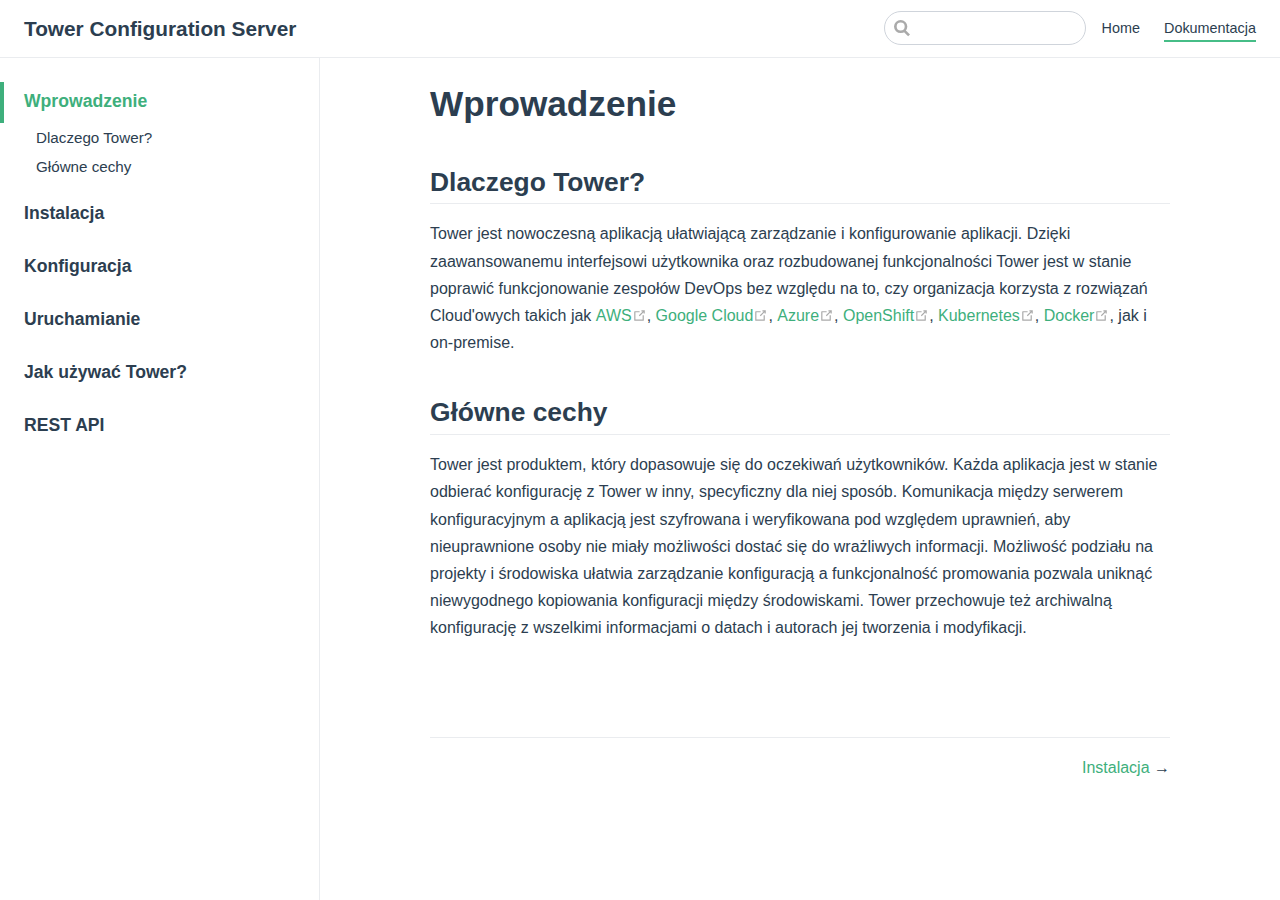
==== docs/index.html @ 99e44337 "Tower documentation first iteration" ====
<!DOCTYPE html>
<html lang="en-US">
  <head>
    <meta charset="utf-8">
    <meta name="viewport" content="width=device-width,initial-scale=1">
    <title>Wprowadzenie | Tower Configuration Server</title>
    <meta name="description" content="Dokumentacja projektu Tower">
    
    
    <link rel="preload" href="/assets/css/0.styles.e6f1b0f1.css" as="style"><link rel="preload" href="/assets/js/app.7d84eb97.js" as="script"><link rel="preload" href="/assets/js/3.80b95e4f.js" as="script"><link rel="preload" href="/assets/js/2.18bd5217.js" as="script"><link rel="preload" href="/assets/js/7.a31fc277.js" as="script"><link rel="prefetch" href="/assets/js/10.6c170ff0.js"><link rel="prefetch" href="/assets/js/11.07426605.js"><link rel="prefetch" href="/assets/js/12.08354f7a.js"><link rel="prefetch" href="/assets/js/13.60741dd3.js"><link rel="prefetch" href="/assets/js/4.b43821ef.js"><link rel="prefetch" href="/assets/js/5.0a139e0c.js"><link rel="prefetch" href="/assets/js/6.01d7fd2f.js"><link rel="prefetch" href="/assets/js/8.0a4fd147.js"><link rel="prefetch" href="/assets/js/9.a47ddf1f.js">
    <link rel="stylesheet" href="/assets/css/0.styles.e6f1b0f1.css">
  </head>
  <body>
    <div id="app" data-server-rendered="true"><div class="theme-container"><header class="navbar"><div class="sidebar-button"><svg xmlns="http://www.w3.org/2000/svg" aria-hidden="true" role="img" viewBox="0 0 448 512" class="icon"><path fill="currentColor" d="M436 124H12c-6.627 0-12-5.373-12-12V80c0-6.627 5.373-12 12-12h424c6.627 0 12 5.373 12 12v32c0 6.627-5.373 12-12 12zm0 160H12c-6.627 0-12-5.373-12-12v-32c0-6.627 5.373-12 12-12h424c6.627 0 12 5.373 12 12v32c0 6.627-5.373 12-12 12zm0 160H12c-6.627 0-12-5.373-12-12v-32c0-6.627 5.373-12 12-12h424c6.627 0 12 5.373 12 12v32c0 6.627-5.373 12-12 12z"></path></svg></div> <a href="/" class="home-link router-link-active"><!----> <span class="site-name">Tower Configuration Server</span></a> <div class="links"><div class="search-box"><input aria-label="Search" autocomplete="off" spellcheck="false" value=""> <!----></div> <nav class="nav-links can-hide"><div class="nav-item"><a href="/" class="nav-link">Home</a></div><div class="nav-item"><a href="/docs/" class="nav-link router-link-exact-active router-link-active">Dokumentacja</a></div> <!----></nav></div></header> <div class="sidebar-mask"></div> <aside class="sidebar"><nav class="nav-links"><div class="nav-item"><a href="/" class="nav-link">Home</a></div><div class="nav-item"><a href="/docs/" class="nav-link router-link-exact-active router-link-active">Dokumentacja</a></div> <!----></nav>  <ul class="sidebar-links"><li><a href="/docs/" class="active sidebar-link">Wprowadzenie</a><ul class="sidebar-sub-headers"><li class="sidebar-sub-header"><a href="/docs/#dlaczego-tower" class="sidebar-link">Dlaczego Tower?</a></li><li class="sidebar-sub-header"><a href="/docs/#glowne-cechy" class="sidebar-link">Główne cechy</a></li></ul></li><li><a href="/docs/instalation.html" class="sidebar-link">Instalacja</a></li><li><a href="/docs/configuration.html" class="sidebar-link">Konfiguracja</a></li><li><a href="/docs/startAndEnvVariables.html" class="sidebar-link">Uruchamianie</a></li><li><a href="/docs/howto.html" class="sidebar-link">Jak używać Tower?</a></li><li><a href="/docs/restAPI.html" class="sidebar-link">REST API</a></li></ul> </aside> <main class="page"> <div class="theme-default-content content__default"><h1 id="wprowadzenie"><a href="#wprowadzenie" aria-hidden="true" class="header-anchor">#</a> Wprowadzenie</h1> <h2 id="dlaczego-tower"><a href="#dlaczego-tower" aria-hidden="true" class="header-anchor">#</a> Dlaczego Tower?</h2> <p>Tower jest nowoczesną aplikacją ułatwiającą zarządzanie i konfigurowanie aplikacji. Dzięki zaawansowanemu interfejsowi użytkownika oraz rozbudowanej funkcjonalności Tower jest w stanie poprawić funkcjonowanie zespołów DevOps bez względu na to, czy organizacja korzysta z rozwiązań Cloud'owych takich jak <a href="https://aws.amazon.com/" target="_blank" rel="noopener noreferrer">AWS<svg xmlns="http://www.w3.org/2000/svg" aria-hidden="true" x="0px" y="0px" viewBox="0 0 100 100" width="15" height="15" class="icon outbound"><path fill="currentColor" d="M18.8,85.1h56l0,0c2.2,0,4-1.8,4-4v-32h-8v28h-48v-48h28v-8h-32l0,0c-2.2,0-4,1.8-4,4v56C14.8,83.3,16.6,85.1,18.8,85.1z"></path> <polygon fill="currentColor" points="45.7,48.7 51.3,54.3 77.2,28.5 77.2,37.2 85.2,37.2 85.2,14.9 62.8,14.9 62.8,22.9 71.5,22.9"></polygon></svg></a>, <a href="https://cloud.google.com/" target="_blank" rel="noopener noreferrer">Google Cloud<svg xmlns="http://www.w3.org/2000/svg" aria-hidden="true" x="0px" y="0px" viewBox="0 0 100 100" width="15" height="15" class="icon outbound"><path fill="currentColor" d="M18.8,85.1h56l0,0c2.2,0,4-1.8,4-4v-32h-8v28h-48v-48h28v-8h-32l0,0c-2.2,0-4,1.8-4,4v56C14.8,83.3,16.6,85.1,18.8,85.1z"></path> <polygon fill="currentColor" points="45.7,48.7 51.3,54.3 77.2,28.5 77.2,37.2 85.2,37.2 85.2,14.9 62.8,14.9 62.8,22.9 71.5,22.9"></polygon></svg></a>, <a href="https://azure.microsoft.com/" target="_blank" rel="noopener noreferrer">Azure<svg xmlns="http://www.w3.org/2000/svg" aria-hidden="true" x="0px" y="0px" viewBox="0 0 100 100" width="15" height="15" class="icon outbound"><path fill="currentColor" d="M18.8,85.1h56l0,0c2.2,0,4-1.8,4-4v-32h-8v28h-48v-48h28v-8h-32l0,0c-2.2,0-4,1.8-4,4v56C14.8,83.3,16.6,85.1,18.8,85.1z"></path> <polygon fill="currentColor" points="45.7,48.7 51.3,54.3 77.2,28.5 77.2,37.2 85.2,37.2 85.2,14.9 62.8,14.9 62.8,22.9 71.5,22.9"></polygon></svg></a>, <a href="https://www.openshift.com/" target="_blank" rel="noopener noreferrer">OpenShift<svg xmlns="http://www.w3.org/2000/svg" aria-hidden="true" x="0px" y="0px" viewBox="0 0 100 100" width="15" height="15" class="icon outbound"><path fill="currentColor" d="M18.8,85.1h56l0,0c2.2,0,4-1.8,4-4v-32h-8v28h-48v-48h28v-8h-32l0,0c-2.2,0-4,1.8-4,4v56C14.8,83.3,16.6,85.1,18.8,85.1z"></path> <polygon fill="currentColor" points="45.7,48.7 51.3,54.3 77.2,28.5 77.2,37.2 85.2,37.2 85.2,14.9 62.8,14.9 62.8,22.9 71.5,22.9"></polygon></svg></a>, <a href="https://kubernetes.io/" target="_blank" rel="noopener noreferrer">Kubernetes<svg xmlns="http://www.w3.org/2000/svg" aria-hidden="true" x="0px" y="0px" viewBox="0 0 100 100" width="15" height="15" class="icon outbound"><path fill="currentColor" d="M18.8,85.1h56l0,0c2.2,0,4-1.8,4-4v-32h-8v28h-48v-48h28v-8h-32l0,0c-2.2,0-4,1.8-4,4v56C14.8,83.3,16.6,85.1,18.8,85.1z"></path> <polygon fill="currentColor" points="45.7,48.7 51.3,54.3 77.2,28.5 77.2,37.2 85.2,37.2 85.2,14.9 62.8,14.9 62.8,22.9 71.5,22.9"></polygon></svg></a>, <a href="https://www.docker.com/" target="_blank" rel="noopener noreferrer">Docker<svg xmlns="http://www.w3.org/2000/svg" aria-hidden="true" x="0px" y="0px" viewBox="0 0 100 100" width="15" height="15" class="icon outbound"><path fill="currentColor" d="M18.8,85.1h56l0,0c2.2,0,4-1.8,4-4v-32h-8v28h-48v-48h28v-8h-32l0,0c-2.2,0-4,1.8-4,4v56C14.8,83.3,16.6,85.1,18.8,85.1z"></path> <polygon fill="currentColor" points="45.7,48.7 51.3,54.3 77.2,28.5 77.2,37.2 85.2,37.2 85.2,14.9 62.8,14.9 62.8,22.9 71.5,22.9"></polygon></svg></a>, jak i on-premise.</p> <h2 id="glowne-cechy"><a href="#glowne-cechy" aria-hidden="true" class="header-anchor">#</a> Główne cechy</h2> <p>Tower jest produktem, który dopasowuje się do oczekiwań użytkowników. Każda aplikacja jest w stanie odbierać konfigurację z Tower w inny, specyficzny dla niej sposób.
Komunikacja między serwerem konfiguracyjnym a aplikacją jest szyfrowana i weryfikowana pod względem uprawnień, aby nieuprawnione osoby nie miały możliwości dostać się do wrażliwych informacji.
Możliwość podziału na projekty i środowiska ułatwia zarządzanie konfiguracją a funkcjonalność promowania pozwala uniknąć niewygodnego kopiowania konfiguracji między środowiskami.
Tower przechowuje też archiwalną konfigurację z wszelkimi informacjami o datach i autorach jej tworzenia i modyfikacji.</p></div> <footer class="page-edit"><!----> <!----></footer> <div class="page-nav"><p class="inner"><!----> <span class="next"><a href="/docs/instalation.html">
          Instalacja
        </a>
        →
      </span></p></div> </main></div><div class="global-ui"></div></div>
    <script src="/assets/js/app.7d84eb97.js" defer></script><script src="/assets/js/3.80b95e4f.js" defer></script><script src="/assets/js/2.18bd5217.js" defer></script><script src="/assets/js/7.a31fc277.js" defer></script>
  </body>
</html>
---- assets/css/0.styles.e6f1b0f1.css ----
#nprogress{pointer-events:none}#nprogress .bar{background:#3eaf7c;position:fixed;z-index:1031;top:0;left:0;width:100%;height:2px}#nprogress .peg{display:block;position:absolute;right:0;width:100px;height:100%;box-shadow:0 0 10px #3eaf7c,0 0 5px #3eaf7c;opacity:1;transform:rotate(3deg) translateY(-4px)}#nprogress .spinner{display:block;position:fixed;z-index:1031;top:15px;right:15px}#nprogress .spinner-icon{width:18px;height:18px;box-sizing:border-box;border-color:#3eaf7c transparent transparent #3eaf7c;border-style:solid;border-width:2px;border-radius:50%;animation:nprogress-spinner .4s linear infinite}.nprogress-custom-parent{overflow:hidden;position:relative}.nprogress-custom-parent #nprogress .bar,.nprogress-custom-parent #nprogress .spinner{position:absolute}@keyframes nprogress-spinner{0%{transform:rotate(0deg)}to{transform:rotate(1turn)}}.icon.outbound{color:#aaa;display:inline-block;vertical-align:middle;position:relative;top:-1px}.center{display:block;margin-left:auto;margin-right:auto;width:50%}.home{padding:3.6rem 2rem 0;max-width:960px;margin:0 auto;display:block}.home .hero{text-align:center}.home .hero img{max-width:100%;max-height:280px;display:block;margin:3rem auto 1.5rem;width:50%}.home .hero h1{font-size:3rem}.home .hero .action,.home .hero .description,.home .hero h1{margin:1.8rem auto}.home .hero .description{max-width:35rem;font-size:1.6rem;line-height:1.3;color:#6a8bad}.home .hero .action-button{display:inline-block;font-size:1.2rem;color:#fff;background-color:#3eaf7c;padding:.8rem 1.6rem;border-radius:4px;transition:background-color .1s ease;box-sizing:border-box;border-bottom:1px solid #389d70}.home .hero .action-button:hover{background-color:#4abf8a}.home .features{border-top:1px solid #eaecef;padding:1.2rem 0;margin-top:2.5rem;display:flex;flex-wrap:wrap;align-items:flex-start;align-content:stretch;justify-content:space-between}.home .feature{flex-grow:1;flex-basis:30%;max-width:30%}.home .feature h2{font-size:1.4rem;font-weight:500;border-bottom:none;padding-bottom:0;color:#3a5169}.home .feature p{color:#4e6e8e}.home .footer{padding:2.5rem;border-top:1px solid #eaecef;text-align:center;color:#4e6e8e}@media (max-width:719px){.home .features{flex-direction:column}.home .feature{max-width:100%;padding:0 2.5rem}}@media (max-width:419px){.home{padding-left:1.5rem;padding-right:1.5rem}.home .hero img{max-height:210px;margin:2rem auto 1.2rem}.home .hero h1{font-size:2rem}.home .hero .action,.home .hero .description,.home .hero h1{margin:1.2rem auto}.home .hero .description{font-size:1.2rem}.home .hero .action-button{font-size:1rem;padding:.6rem 1.2rem}.home .feature h2{font-size:1.25rem}}.search-box{display:inline-block;position:relative;margin-right:1rem}.search-box input{cursor:text;width:10rem;height:2rem;color:#4e6e8e;display:inline-block;border:1px solid #cfd4db;border-radius:2rem;font-size:.9rem;line-height:2rem;padding:0 .5rem 0 2rem;outline:none;transition:all .2s ease;background:#fff url(/assets/img/search.83621669.svg) .6rem .5rem no-repeat;background-size:1rem}.search-box input:focus{cursor:auto;border-color:#3eaf7c}.search-box .suggestions{background:#fff;width:20rem;position:absolute;top:1.5rem;border:1px solid #cfd4db;border-radius:6px;padding:.4rem;list-style-type:none}.search-box .suggestions.align-right{right:0}.search-box .suggestion{line-height:1.4;padding:.4rem .6rem;border-radius:4px;cursor:pointer}.search-box .suggestion a{white-space:normal;color:#5d82a6}.search-box .suggestion a .page-title{font-weight:600}.search-box .suggestion a .header{font-size:.9em;margin-left:.25em}.search-box .suggestion.focused{background-color:#f3f4f5}.search-box .suggestion.focused a{color:#3eaf7c}@media (max-width:959px){.search-box input{cursor:pointer;width:0;border-color:transparent;position:relative}.search-box input:focus{cursor:text;left:0;width:10rem}}@media (-ms-high-contrast:none){.search-box input{height:2rem}}@media (max-width:959px) and (min-width:719px){.search-box .suggestions{left:0}}@media (max-width:719px){.search-box{margin-right:0}.search-box input{left:1rem}.search-box .suggestions{right:0}}@media (max-width:419px){.search-box .suggestions{width:calc(100vw - 4rem)}.search-box input:focus{width:8rem}}.sidebar-button{cursor:pointer;display:none;width:1.25rem;height:1.25rem;position:absolute;padding:.6rem;top:.6rem;left:1rem}.sidebar-button .icon{display:block;width:1.25rem;height:1.25rem}@media (max-width:719px){.sidebar-button{display:block}}.dropdown-enter,.dropdown-leave-to{height:0!important}.dropdown-wrapper{cursor:pointer}.dropdown-wrapper .dropdown-title{display:block}.dropdown-wrapper .dropdown-title:hover{border-color:transparent}.dropdown-wrapper .dropdown-title .arrow{vertical-align:middle;margin-top:-1px;margin-left:.4rem}.dropdown-wrapper .nav-dropdown .dropdown-item{color:inherit;line-height:1.7rem}.dropdown-wrapper .nav-dropdown .dropdown-item h4{margin:.45rem 0 0;border-top:1px solid #eee;padding:.45rem 1.5rem 0 1.25rem}.dropdown-wrapper .nav-dropdown .dropdown-item .dropdown-subitem-wrapper{padding:0;list-style:none}.dropdown-wrapper .nav-dropdown .dropdown-item .dropdown-subitem-wrapper .dropdown-subitem{font-size:.9em}.dropdown-wrapper .nav-dropdown .dropdown-item a{display:block;line-height:1.7rem;position:relative;border-bottom:none;font-weight:400;margin-bottom:0;padding:0 1.5rem 0 1.25rem}.dropdown-wrapper .nav-dropdown .dropdown-item a.router-link-active,.dropdown-wrapper .nav-dropdown .dropdown-item a:hover{color:#3eaf7c}.dropdown-wrapper .nav-dropdown .dropdown-item a.router-link-active:after{content:"";width:0;height:0;border-left:5px solid #3eaf7c;border-top:3px solid transparent;border-bottom:3px solid transparent;position:absolute;top:calc(50% - 2px);left:9px}.dropdown-wrapper .nav-dropdown .dropdown-item:first-child h4{margin-top:0;padding-top:0;border-top:0}@media (max-width:719px){.dropdown-wrapper.open .dropdown-title{margin-bottom:.5rem}.dropdown-wrapper .nav-dropdown{transition:height .1s ease-out;overflow:hidden}.dropdown-wrapper .nav-dropdown .dropdown-item h4{border-top:0;margin-top:0;padding-top:0}.dropdown-wrapper .nav-dropdown .dropdown-item>a,.dropdown-wrapper .nav-dropdown .dropdown-item h4{font-size:15px;line-height:2rem}.dropdown-wrapper .nav-dropdown .dropdown-item .dropdown-subitem{font-size:14px;padding-left:1rem}}@media (min-width:719px){.dropdown-wrapper{height:1.8rem}.dropdown-wrapper:hover .nav-dropdown{display:block!important}.dropdown-wrapper .dropdown-title .arrow{border-left:4px solid transparent;border-right:4px solid transparent;border-top:6px solid #ccc;border-bottom:0}.dropdown-wrapper .nav-dropdown{display:none;height:auto!important;box-sizing:border-box;max-height:calc(100vh - 2.7rem);overflow-y:auto;position:absolute;top:100%;right:0;background-color:#fff;padding:.6rem 0;border:1px solid;border-color:#ddd #ddd #ccc;text-align:left;border-radius:.25rem;white-space:nowrap;margin:0}}.nav-links{display:inline-block}.nav-links a{line-height:1.4rem;color:inherit}.nav-links a.router-link-active,.nav-links a:hover{color:#3eaf7c}.nav-links .nav-item{position:relative;display:inline-block;margin-left:1.5rem;line-height:2rem}.nav-links .nav-item:first-child{margin-left:0}.nav-links .repo-link{margin-left:1.5rem}@media (max-width:719px){.nav-links .nav-item,.nav-links .repo-link{margin-left:0}}@media (min-width:719px){.nav-links a.router-link-active,.nav-links a:hover{color:#2c3e50}.nav-item>a:not(.external).router-link-active,.nav-item>a:not(.external):hover{margin-bottom:-2px;border-bottom:2px solid #46bd87}}.navbar{padding:.7rem 1.5rem;line-height:2.2rem}.navbar a,.navbar img,.navbar span{display:inline-block}.navbar .logo{height:2.2rem;min-width:2.2rem;margin-right:.8rem;vertical-align:top}.navbar .site-name{font-size:1.3rem;font-weight:600;color:#2c3e50;position:relative}.navbar .links{padding-left:1.5rem;box-sizing:border-box;background-color:#fff;white-space:nowrap;font-size:.9rem;position:absolute;right:1.5rem;top:.7rem;display:flex}.navbar .links .search-box{flex:0 0 auto;vertical-align:top}@media (max-width:719px){.navbar{padding-left:4rem}.navbar .can-hide{display:none}.navbar .links{padding-left:1.5rem}}.page-edit,.page-nav{max-width:740px;margin:0 auto;padding:2rem 2.5rem}@media (max-width:959px){.page-edit,.page-nav{padding:2rem}}@media (max-width:419px){.page-edit,.page-nav{padding:1.5rem}}.page{padding-bottom:2rem;display:block}.page-edit{padding-top:1rem;padding-bottom:1rem;overflow:auto}.page-edit .edit-link{display:inline-block}.page-edit .edit-link a{color:#4e6e8e;margin-right:.25rem}.page-edit .last-updated{float:right;font-size:.9em}.page-edit .last-updated .prefix{font-weight:500;color:#4e6e8e}.page-edit .last-updated .time{font-weight:400;color:#aaa}.page-nav{padding-top:1rem;padding-bottom:0}.page-nav .inner{min-height:2rem;margin-top:0;border-top:1px solid #eaecef;padding-top:1rem;overflow:auto}.page-nav .next{float:right}@media (max-width:719px){.page-edit .edit-link{margin-bottom:.5rem}.page-edit .last-updated{font-size:.8em;float:none;text-align:left}}.sidebar-group .sidebar-group{padding-left:.5em}.sidebar-group:not(.collapsable) .sidebar-heading:not(.clickable){cursor:auto;color:inherit}.sidebar-group.is-sub-group{padding-left:0}.sidebar-group.is-sub-group>.sidebar-heading{font-size:.95em;line-height:1.4;font-weight:400;padding-left:2rem}.sidebar-group.is-sub-group>.sidebar-heading:not(.clickable){opacity:.5}.sidebar-group.is-sub-group>.sidebar-group-items{padding-left:1rem}.sidebar-group.is-sub-group>.sidebar-group-items>li>.sidebar-link{font-size:.95em;border-left:none}.sidebar-group.depth-2>.sidebar-heading{border-left:none}.sidebar-heading{color:#2c3e50;transition:color .15s ease;cursor:pointer;font-size:1.1em;font-weight:700;padding:.35rem 1.5rem .35rem 1.25rem;width:100%;box-sizing:border-box;margin:0;border-left:.25rem solid transparent}.sidebar-heading.open,.sidebar-heading:hover{color:inherit}.sidebar-heading .arrow{position:relative;top:-.12em;left:.5em}.sidebar-heading.clickable.active{font-weight:600;color:#3eaf7c;border-left-color:#3eaf7c}.sidebar-heading.clickable:hover{color:#3eaf7c}.sidebar-group-items{transition:height .1s ease-out;font-size:.95em;overflow:hidden}.sidebar .sidebar-sub-headers{padding-left:1rem;font-size:.95em}a.sidebar-link{font-size:1em;font-weight:400;display:inline-block;color:#2c3e50;border-left:.25rem solid transparent;padding:.35rem 1rem .35rem 1.25rem;line-height:1.4;width:100%;box-sizing:border-box}a.sidebar-link:hover{color:#3eaf7c}a.sidebar-link.active{font-weight:600;color:#3eaf7c;border-left-color:#3eaf7c}.sidebar-group a.sidebar-link{padding-left:2rem}.sidebar-sub-headers a.sidebar-link{padding-top:.25rem;padding-bottom:.25rem;border-left:none}.sidebar-sub-headers a.sidebar-link.active{font-weight:500}.sidebar ul{padding:0;margin:0;list-style-type:none}.sidebar a{display:inline-block}.sidebar .nav-links{display:none;border-bottom:1px solid #eaecef;padding:.5rem 0 .75rem}.sidebar .nav-links a{font-weight:600}.sidebar .nav-links .nav-item,.sidebar .nav-links .repo-link{display:block;line-height:1.25rem;font-size:1.1em;padding:.5rem 0 .5rem 1.5rem}.sidebar>.sidebar-links{padding:1.5rem 0}.sidebar>.sidebar-links>li>a.sidebar-link{font-size:1.1em;line-height:1.7;font-weight:700}.sidebar>.sidebar-links>li:not(:first-child){margin-top:.75rem}@media (max-width:719px){.sidebar .nav-links{display:block}.sidebar .nav-links .dropdown-wrapper .nav-dropdown .dropdown-item a.router-link-active:after{top:calc(1rem - 2px)}.sidebar>.sidebar-links{padding:1rem 0}}code[class*=language-],pre[class*=language-]{color:#ccc;background:none;font-family:Consolas,Monaco,Andale Mono,Ubuntu Mono,monospace;font-size:1em;text-align:left;white-space:pre;word-spacing:normal;word-break:normal;word-wrap:normal;line-height:1.5;-moz-tab-size:4;-o-tab-size:4;tab-size:4;-webkit-hyphens:none;-ms-hyphens:none;hyphens:none}pre[class*=language-]{padding:1em;margin:.5em 0;overflow:auto}:not(pre)>code[class*=language-],pre[class*=language-]{background:#2d2d2d}:not(pre)>code[class*=language-]{padding:.1em;border-radius:.3em;white-space:normal}.token.block-comment,.token.cdata,.token.comment,.token.doctype,.token.prolog{color:#999}.token.punctuation{color:#ccc}.token.attr-name,.token.deleted,.token.namespace,.token.tag{color:#e2777a}.token.function-name{color:#6196cc}.token.boolean,.token.function,.token.number{color:#f08d49}.token.class-name,.token.constant,.token.property,.token.symbol{color:#f8c555}.token.atrule,.token.builtin,.token.important,.token.keyword,.token.selector{color:#cc99cd}.token.attr-value,.token.char,.token.regex,.token.string,.token.variable{color:#7ec699}.token.entity,.token.operator,.token.url{color:#67cdcc}.token.bold,.token.important{font-weight:700}.token.italic{font-style:italic}.token.entity{cursor:help}.token.inserted{color:green}.theme-default-content code{color:#476582;padding:.25rem .5rem;margin:0;font-size:.85em;background-color:rgba(27,31,35,.05);border-radius:3px}.theme-default-content code .token.deleted{color:#ec5975}.theme-default-content code .token.inserted{color:#3eaf7c}.theme-default-content pre,.theme-default-content pre[class*=language-]{line-height:1.4;padding:1.25rem 1.5rem;margin:.85rem 0;background-color:#282c34;border-radius:6px;overflow:auto}.theme-default-content pre[class*=language-] code,.theme-default-content pre code{color:#fff;padding:0;background-color:transparent;border-radius:0}div[class*=language-]{position:relative;background-color:#282c34;border-radius:6px}div[class*=language-] .highlight-lines{-webkit-user-select:none;-moz-user-select:none;-ms-user-select:none;user-select:none;padding-top:1.3rem;position:absolute;top:0;left:0;width:100%;line-height:1.4}div[class*=language-] .highlight-lines .highlighted{background-color:rgba(0,0,0,.66)}div[class*=language-] pre,div[class*=language-] pre[class*=language-]{background:transparent;position:relative;z-index:1}div[class*=language-]:before{position:absolute;z-index:3;top:.8em;right:1em;font-size:.75rem;color:hsla(0,0%,100%,.4)}div[class*=language-]:not(.line-numbers-mode) .line-numbers-wrapper{display:none}div[class*=language-].line-numbers-mode .highlight-lines .highlighted{position:relative}div[class*=language-].line-numbers-mode .highlight-lines .highlighted:before{content:" ";position:absolute;z-index:3;left:0;top:0;display:block;width:3.5rem;height:100%;background-color:rgba(0,0,0,.66)}div[class*=language-].line-numbers-mode pre{padding-left:4.5rem;vertical-align:middle}div[class*=language-].line-numbers-mode .line-numbers-wrapper{position:absolute;top:0;width:3.5rem;text-align:center;color:hsla(0,0%,100%,.3);padding:1.25rem 0;line-height:1.4}div[class*=language-].line-numbers-mode .line-numbers-wrapper .line-number,div[class*=language-].line-numbers-mode .line-numbers-wrapper br{-webkit-user-select:none;-moz-user-select:none;-ms-user-select:none;user-select:none}div[class*=language-].line-numbers-mode .line-numbers-wrapper .line-number{position:relative;z-index:4;font-size:.85em}div[class*=language-].line-numbers-mode:after{content:"";position:absolute;z-index:2;top:0;left:0;width:3.5rem;height:100%;border-radius:6px 0 0 6px;border-right:1px solid rgba(0,0,0,.66);background-color:#282c34}div[class~=language-js]:before{content:"js"}div[class~=language-ts]:before{content:"ts"}div[class~=language-html]:before{content:"html"}div[class~=language-md]:before{content:"md"}div[class~=language-vue]:before{content:"vue"}div[class~=language-css]:before{content:"css"}div[class~=language-sass]:before{content:"sass"}div[class~=language-scss]:before{content:"scss"}div[class~=language-less]:before{content:"less"}div[class~=language-stylus]:before{content:"stylus"}div[class~=language-go]:before{content:"go"}div[class~=language-java]:before{content:"java"}div[class~=language-c]:before{content:"c"}div[class~=language-sh]:before{content:"sh"}div[class~=language-yaml]:before{content:"yaml"}div[class~=language-py]:before{content:"py"}div[class~=language-docker]:before{content:"docker"}div[class~=language-dockerfile]:before{content:"dockerfile"}div[class~=language-makefile]:before{content:"makefile"}div[class~=language-javascript]:before{content:"js"}div[class~=language-typescript]:before{content:"ts"}div[class~=language-markup]:before{content:"html"}div[class~=language-markdown]:before{content:"md"}div[class~=language-json]:before{content:"json"}div[class~=language-ruby]:before{content:"rb"}div[class~=language-python]:before{content:"py"}div[class~=language-bash]:before{content:"sh"}div[class~=language-php]:before{content:"php"}.custom-block .custom-block-title{font-weight:600;margin-bottom:-.4rem}.custom-block.danger,.custom-block.tip,.custom-block.warning{padding:.1rem 1.5rem;border-left-width:.5rem;border-left-style:solid;margin:1rem 0}.custom-block.tip{background-color:#f3f5f7;border-color:#42b983}.custom-block.warning{background-color:rgba(255,229,100,.3);border-color:#e7c000;color:#6b5900}.custom-block.warning .custom-block-title{color:#b29400}.custom-block.warning a{color:#2c3e50}.custom-block.danger{background-color:#ffe6e6;border-color:#c00;color:#4d0000}.custom-block.danger .custom-block-title{color:#900}.custom-block.danger a{color:#2c3e50}.arrow{display:inline-block;width:0;height:0}.arrow.up{border-bottom:6px solid #ccc}.arrow.down,.arrow.up{border-left:4px solid transparent;border-right:4px solid transparent}.arrow.down{border-top:6px solid #ccc}.arrow.right{border-left:6px solid #ccc}.arrow.left,.arrow.right{border-top:4px solid transparent;border-bottom:4px solid transparent}.arrow.left{border-right:6px solid #ccc}.theme-default-content:not(.custom){max-width:740px;margin:0 auto;padding:2rem 2.5rem}@media (max-width:959px){.theme-default-content:not(.custom){padding:2rem}}@media (max-width:419px){.theme-default-content:not(.custom){padding:1.5rem}}.table-of-contents .badge{vertical-align:middle}body,html{padding:0;margin:0;background-color:#fff}body{font-family:-apple-system,BlinkMacSystemFont,Segoe UI,Roboto,Oxygen,Ubuntu,Cantarell,Fira Sans,Droid Sans,Helvetica Neue,sans-serif;-webkit-font-smoothing:antialiased;-moz-osx-font-smoothing:grayscale;font-size:16px;color:#2c3e50}.page{padding-left:20rem}.navbar{z-index:20;right:0;height:3.6rem;background-color:#fff;box-sizing:border-box;border-bottom:1px solid #eaecef}.navbar,.sidebar-mask{position:fixed;top:0;left:0}.sidebar-mask{z-index:9;width:100vw;height:100vh;display:none}.sidebar{font-size:16px;background-color:#fff;width:20rem;position:fixed;z-index:10;margin:0;top:3.6rem;left:0;bottom:0;box-sizing:border-box;border-right:1px solid #eaecef;overflow-y:auto}.theme-default-content:not(.custom)>:first-child{margin-top:3.6rem}.theme-default-content:not(.custom) a:hover{text-decoration:underline}.theme-default-content:not(.custom) p.demo{padding:1rem 1.5rem;border:1px solid #ddd;border-radius:4px}.theme-default-content:not(.custom) img{max-width:100%}.theme-default-content.custom{padding:0;margin:0}.theme-default-content.custom img{max-width:100%}a{font-weight:500;text-decoration:none}a,p a code{color:#3eaf7c}p a code{font-weight:400}kbd{background:#eee;border:.15rem solid #ddd;border-bottom:.25rem solid #ddd;border-radius:.15rem;padding:0 .15em}blockquote{font-size:1rem;color:#999;border-left:.2rem solid #dfe2e5;margin:1rem 0;padding:.25rem 0 .25rem 1rem}blockquote>p{margin:0}ol,ul{padding-left:1.2em}strong{font-weight:600}h1,h2,h3,h4,h5,h6{font-weight:600;line-height:1.25}.theme-default-content:not(.custom)>h1,.theme-default-content:not(.custom)>h2,.theme-default-content:not(.custom)>h3,.theme-default-content:not(.custom)>h4,.theme-default-content:not(.custom)>h5,.theme-default-content:not(.custom)>h6{margin-top:-3.1rem;padding-top:4.6rem;margin-bottom:0}.theme-default-content:not(.custom)>h1:first-child,.theme-default-content:not(.custom)>h2:first-child,.theme-default-content:not(.custom)>h3:first-child,.theme-default-content:not(.custom)>h4:first-child,.theme-default-content:not(.custom)>h5:first-child,.theme-default-content:not(.custom)>h6:first-child{margin-top:-1.5rem;margin-bottom:1rem}.theme-default-content:not(.custom)>h1:first-child+.custom-block,.theme-default-content:not(.custom)>h1:first-child+p,.theme-default-content:not(.custom)>h1:first-child+pre,.theme-default-content:not(.custom)>h2:first-child+.custom-block,.theme-default-content:not(.custom)>h2:first-child+p,.theme-default-content:not(.custom)>h2:first-child+pre,.theme-default-content:not(.custom)>h3:first-child+.custom-block,.theme-default-content:not(.custom)>h3:first-child+p,.theme-default-content:not(.custom)>h3:first-child+pre,.theme-default-content:not(.custom)>h4:first-child+.custom-block,.theme-default-content:not(.custom)>h4:first-child+p,.theme-default-content:not(.custom)>h4:first-child+pre,.theme-default-content:not(.custom)>h5:first-child+.custom-block,.theme-default-content:not(.custom)>h5:first-child+p,.theme-default-content:not(.custom)>h5:first-child+pre,.theme-default-content:not(.custom)>h6:first-child+.custom-block,.theme-default-content:not(.custom)>h6:first-child+p,.theme-default-content:not(.custom)>h6:first-child+pre{margin-top:2rem}h1:hover .header-anchor,h2:hover .header-anchor,h3:hover .header-anchor,h4:hover .header-anchor,h5:hover .header-anchor,h6:hover .header-anchor{opacity:1}h1{font-size:2.2rem}h2{font-size:1.65rem;padding-bottom:.3rem;border-bottom:1px solid #eaecef}h3{font-size:1.35rem}a.header-anchor{font-size:.85em;float:left;margin-left:-.87em;padding-right:.23em;margin-top:.125em;opacity:0}a.header-anchor:hover{text-decoration:none}.line-number,code,kbd{font-family:source-code-pro,Menlo,Monaco,Consolas,Courier New,monospace}ol,p,ul{line-height:1.7}hr{border:0;border-top:1px solid #eaecef}table{border-collapse:collapse;margin:1rem 0;display:block;overflow-x:auto}tr{border-top:1px solid #dfe2e5}tr:nth-child(2n){background-color:#f6f8fa}td,th{border:1px solid #dfe2e5;padding:.6em 1em}.theme-container.sidebar-open .sidebar-mask{display:block}.theme-container.no-navbar .theme-default-content:not(.custom)>h1,.theme-container.no-navbar h2,.theme-container.no-navbar h3,.theme-container.no-navbar h4,.theme-container.no-navbar h5,.theme-container.no-navbar h6{margin-top:1.5rem;padding-top:0}.theme-container.no-navbar .sidebar{top:0}@media (min-width:720px){.theme-container.no-sidebar .sidebar{display:none}.theme-container.no-sidebar .page{padding-left:0}}@media (max-width:959px){.sidebar{font-size:15px;width:16.4rem}.page{padding-left:16.4rem}}@media (max-width:719px){.sidebar{top:0;padding-top:3.6rem;transform:translateX(-100%);transition:transform .2s ease}.page{padding-left:0}.theme-container.sidebar-open .sidebar{transform:translateX(0)}.theme-container.no-navbar .sidebar{padding-top:0}}@media (max-width:419px){h1{font-size:1.9rem}.theme-default-content div[class*=language-]{margin:.85rem -1.5rem;border-radius:0}}.badge[data-v-f531b196]{display:inline-block;font-size:14px;height:18px;line-height:18px;border-radius:3px;padding:0 6px;color:#fff}.badge.green[data-v-f531b196],.badge.tip[data-v-f531b196],.badge[data-v-f531b196]{background-color:#42b983}.badge.error[data-v-f531b196]{background-color:#da5961}.badge.warn[data-v-f531b196],.badge.warning[data-v-f531b196],.badge.yellow[data-v-f531b196]{background-color:#e7c000}.badge+.badge[data-v-f531b196]{margin-left:5px}
---- assets/css/0.styles.e6f1b0f1.css ----
#nprogress{pointer-events:none}#nprogress .bar{background:#3eaf7c;position:fixed;z-index:1031;top:0;left:0;width:100%;height:2px}#nprogress .peg{display:block;position:absolute;right:0;width:100px;height:100%;box-shadow:0 0 10px #3eaf7c,0 0 5px #3eaf7c;opacity:1;transform:rotate(3deg) translateY(-4px)}#nprogress .spinner{display:block;position:fixed;z-index:1031;top:15px;right:15px}#nprogress .spinner-icon{width:18px;height:18px;box-sizing:border-box;border-color:#3eaf7c transparent transparent #3eaf7c;border-style:solid;border-width:2px;border-radius:50%;animation:nprogress-spinner .4s linear infinite}.nprogress-custom-parent{overflow:hidden;position:relative}.nprogress-custom-parent #nprogress .bar,.nprogress-custom-parent #nprogress .spinner{position:absolute}@keyframes nprogress-spinner{0%{transform:rotate(0deg)}to{transform:rotate(1turn)}}.icon.outbound{color:#aaa;display:inline-block;vertical-align:middle;position:relative;top:-1px}.center{display:block;margin-left:auto;margin-right:auto;width:50%}.home{padding:3.6rem 2rem 0;max-width:960px;margin:0 auto;display:block}.home .hero{text-align:center}.home .hero img{max-width:100%;max-height:280px;display:block;margin:3rem auto 1.5rem;width:50%}.home .hero h1{font-size:3rem}.home .hero .action,.home .hero .description,.home .hero h1{margin:1.8rem auto}.home .hero .description{max-width:35rem;font-size:1.6rem;line-height:1.3;color:#6a8bad}.home .hero .action-button{display:inline-block;font-size:1.2rem;color:#fff;background-color:#3eaf7c;padding:.8rem 1.6rem;border-radius:4px;transition:background-color .1s ease;box-sizing:border-box;border-bottom:1px solid #389d70}.home .hero .action-button:hover{background-color:#4abf8a}.home .features{border-top:1px solid #eaecef;padding:1.2rem 0;margin-top:2.5rem;display:flex;flex-wrap:wrap;align-items:flex-start;align-content:stretch;justify-content:space-between}.home .feature{flex-grow:1;flex-basis:30%;max-width:30%}.home .feature h2{font-size:1.4rem;font-weight:500;border-bottom:none;padding-bottom:0;color:#3a5169}.home .feature p{color:#4e6e8e}.home .footer{padding:2.5rem;border-top:1px solid #eaecef;text-align:center;color:#4e6e8e}@media (max-width:719px){.home .features{flex-direction:column}.home .feature{max-width:100%;padding:0 2.5rem}}@media (max-width:419px){.home{padding-left:1.5rem;padding-right:1.5rem}.home .hero img{max-height:210px;margin:2rem auto 1.2rem}.home .hero h1{font-size:2rem}.home .hero .action,.home .hero .description,.home .hero h1{margin:1.2rem auto}.home .hero .description{font-size:1.2rem}.home .hero .action-button{font-size:1rem;padding:.6rem 1.2rem}.home .feature h2{font-size:1.25rem}}.search-box{display:inline-block;position:relative;margin-right:1rem}.search-box input{cursor:text;width:10rem;height:2rem;color:#4e6e8e;display:inline-block;border:1px solid #cfd4db;border-radius:2rem;font-size:.9rem;line-height:2rem;padding:0 .5rem 0 2rem;outline:none;transition:all .2s ease;background:#fff url(/assets/img/search.83621669.svg) .6rem .5rem no-repeat;background-size:1rem}.search-box input:focus{cursor:auto;border-color:#3eaf7c}.search-box .suggestions{background:#fff;width:20rem;position:absolute;top:1.5rem;border:1px solid #cfd4db;border-radius:6px;padding:.4rem;list-style-type:none}.search-box .suggestions.align-right{right:0}.search-box .suggestion{line-height:1.4;padding:.4rem .6rem;border-radius:4px;cursor:pointer}.search-box .suggestion a{white-space:normal;color:#5d82a6}.search-box .suggestion a .page-title{font-weight:600}.search-box .suggestion a .header{font-size:.9em;margin-left:.25em}.search-box .suggestion.focused{background-color:#f3f4f5}.search-box .suggestion.focused a{color:#3eaf7c}@media (max-width:959px){.search-box input{cursor:pointer;width:0;border-color:transparent;position:relative}.search-box input:focus{cursor:text;left:0;width:10rem}}@media (-ms-high-contrast:none){.search-box input{height:2rem}}@media (max-width:959px) and (min-width:719px){.search-box .suggestions{left:0}}@media (max-width:719px){.search-box{margin-right:0}.search-box input{left:1rem}.search-box .suggestions{right:0}}@media (max-width:419px){.search-box .suggestions{width:calc(100vw - 4rem)}.search-box input:focus{width:8rem}}.sidebar-button{cursor:pointer;display:none;width:1.25rem;height:1.25rem;position:absolute;padding:.6rem;top:.6rem;left:1rem}.sidebar-button .icon{display:block;width:1.25rem;height:1.25rem}@media (max-width:719px){.sidebar-button{display:block}}.dropdown-enter,.dropdown-leave-to{height:0!important}.dropdown-wrapper{cursor:pointer}.dropdown-wrapper .dropdown-title{display:block}.dropdown-wrapper .dropdown-title:hover{border-color:transparent}.dropdown-wrapper .dropdown-title .arrow{vertical-align:middle;margin-top:-1px;margin-left:.4rem}.dropdown-wrapper .nav-dropdown .dropdown-item{color:inherit;line-height:1.7rem}.dropdown-wrapper .nav-dropdown .dropdown-item h4{margin:.45rem 0 0;border-top:1px solid #eee;padding:.45rem 1.5rem 0 1.25rem}.dropdown-wrapper .nav-dropdown .dropdown-item .dropdown-subitem-wrapper{padding:0;list-style:none}.dropdown-wrapper .nav-dropdown .dropdown-item .dropdown-subitem-wrapper .dropdown-subitem{font-size:.9em}.dropdown-wrapper .nav-dropdown .dropdown-item a{display:block;line-height:1.7rem;position:relative;border-bottom:none;font-weight:400;margin-bottom:0;padding:0 1.5rem 0 1.25rem}.dropdown-wrapper .nav-dropdown .dropdown-item a.router-link-active,.dropdown-wrapper .nav-dropdown .dropdown-item a:hover{color:#3eaf7c}.dropdown-wrapper .nav-dropdown .dropdown-item a.router-link-active:after{content:"";width:0;height:0;border-left:5px solid #3eaf7c;border-top:3px solid transparent;border-bottom:3px solid transparent;position:absolute;top:calc(50% - 2px);left:9px}.dropdown-wrapper .nav-dropdown .dropdown-item:first-child h4{margin-top:0;padding-top:0;border-top:0}@media (max-width:719px){.dropdown-wrapper.open .dropdown-title{margin-bottom:.5rem}.dropdown-wrapper .nav-dropdown{transition:height .1s ease-out;overflow:hidden}.dropdown-wrapper .nav-dropdown .dropdown-item h4{border-top:0;margin-top:0;padding-top:0}.dropdown-wrapper .nav-dropdown .dropdown-item>a,.dropdown-wrapper .nav-dropdown .dropdown-item h4{font-size:15px;line-height:2rem}.dropdown-wrapper .nav-dropdown .dropdown-item .dropdown-subitem{font-size:14px;padding-left:1rem}}@media (min-width:719px){.dropdown-wrapper{height:1.8rem}.dropdown-wrapper:hover .nav-dropdown{display:block!important}.dropdown-wrapper .dropdown-title .arrow{border-left:4px solid transparent;border-right:4px solid transparent;border-top:6px solid #ccc;border-bottom:0}.dropdown-wrapper .nav-dropdown{display:none;height:auto!important;box-sizing:border-box;max-height:calc(100vh - 2.7rem);overflow-y:auto;position:absolute;top:100%;right:0;background-color:#fff;padding:.6rem 0;border:1px solid;border-color:#ddd #ddd #ccc;text-align:left;border-radius:.25rem;white-space:nowrap;margin:0}}.nav-links{display:inline-block}.nav-links a{line-height:1.4rem;color:inherit}.nav-links a.router-link-active,.nav-links a:hover{color:#3eaf7c}.nav-links .nav-item{position:relative;display:inline-block;margin-left:1.5rem;line-height:2rem}.nav-links .nav-item:first-child{margin-left:0}.nav-links .repo-link{margin-left:1.5rem}@media (max-width:719px){.nav-links .nav-item,.nav-links .repo-link{margin-left:0}}@media (min-width:719px){.nav-links a.router-link-active,.nav-links a:hover{color:#2c3e50}.nav-item>a:not(.external).router-link-active,.nav-item>a:not(.external):hover{margin-bottom:-2px;border-bottom:2px solid #46bd87}}.navbar{padding:.7rem 1.5rem;line-height:2.2rem}.navbar a,.navbar img,.navbar span{display:inline-block}.navbar .logo{height:2.2rem;min-width:2.2rem;margin-right:.8rem;vertical-align:top}.navbar .site-name{font-size:1.3rem;font-weight:600;color:#2c3e50;position:relative}.navbar .links{padding-left:1.5rem;box-sizing:border-box;background-color:#fff;white-space:nowrap;font-size:.9rem;position:absolute;right:1.5rem;top:.7rem;display:flex}.navbar .links .search-box{flex:0 0 auto;vertical-align:top}@media (max-width:719px){.navbar{padding-left:4rem}.navbar .can-hide{display:none}.navbar .links{padding-left:1.5rem}}.page-edit,.page-nav{max-width:740px;margin:0 auto;padding:2rem 2.5rem}@media (max-width:959px){.page-edit,.page-nav{padding:2rem}}@media (max-width:419px){.page-edit,.page-nav{padding:1.5rem}}.page{padding-bottom:2rem;display:block}.page-edit{padding-top:1rem;padding-bottom:1rem;overflow:auto}.page-edit .edit-link{display:inline-block}.page-edit .edit-link a{color:#4e6e8e;margin-right:.25rem}.page-edit .last-updated{float:right;font-size:.9em}.page-edit .last-updated .prefix{font-weight:500;color:#4e6e8e}.page-edit .last-updated .time{font-weight:400;color:#aaa}.page-nav{padding-top:1rem;padding-bottom:0}.page-nav .inner{min-height:2rem;margin-top:0;border-top:1px solid #eaecef;padding-top:1rem;overflow:auto}.page-nav .next{float:right}@media (max-width:719px){.page-edit .edit-link{margin-bottom:.5rem}.page-edit .last-updated{font-size:.8em;float:none;text-align:left}}.sidebar-group .sidebar-group{padding-left:.5em}.sidebar-group:not(.collapsable) .sidebar-heading:not(.clickable){cursor:auto;color:inherit}.sidebar-group.is-sub-group{padding-left:0}.sidebar-group.is-sub-group>.sidebar-heading{font-size:.95em;line-height:1.4;font-weight:400;padding-left:2rem}.sidebar-group.is-sub-group>.sidebar-heading:not(.clickable){opacity:.5}.sidebar-group.is-sub-group>.sidebar-group-items{padding-left:1rem}.sidebar-group.is-sub-group>.sidebar-group-items>li>.sidebar-link{font-size:.95em;border-left:none}.sidebar-group.depth-2>.sidebar-heading{border-left:none}.sidebar-heading{color:#2c3e50;transition:color .15s ease;cursor:pointer;font-size:1.1em;font-weight:700;padding:.35rem 1.5rem .35rem 1.25rem;width:100%;box-sizing:border-box;margin:0;border-left:.25rem solid transparent}.sidebar-heading.open,.sidebar-heading:hover{color:inherit}.sidebar-heading .arrow{position:relative;top:-.12em;left:.5em}.sidebar-heading.clickable.active{font-weight:600;color:#3eaf7c;border-left-color:#3eaf7c}.sidebar-heading.clickable:hover{color:#3eaf7c}.sidebar-group-items{transition:height .1s ease-out;font-size:.95em;overflow:hidden}.sidebar .sidebar-sub-headers{padding-left:1rem;font-size:.95em}a.sidebar-link{font-size:1em;font-weight:400;display:inline-block;color:#2c3e50;border-left:.25rem solid transparent;padding:.35rem 1rem .35rem 1.25rem;line-height:1.4;width:100%;box-sizing:border-box}a.sidebar-link:hover{color:#3eaf7c}a.sidebar-link.active{font-weight:600;color:#3eaf7c;border-left-color:#3eaf7c}.sidebar-group a.sidebar-link{padding-left:2rem}.sidebar-sub-headers a.sidebar-link{padding-top:.25rem;padding-bottom:.25rem;border-left:none}.sidebar-sub-headers a.sidebar-link.active{font-weight:500}.sidebar ul{padding:0;margin:0;list-style-type:none}.sidebar a{display:inline-block}.sidebar .nav-links{display:none;border-bottom:1px solid #eaecef;padding:.5rem 0 .75rem}.sidebar .nav-links a{font-weight:600}.sidebar .nav-links .nav-item,.sidebar .nav-links .repo-link{display:block;line-height:1.25rem;font-size:1.1em;padding:.5rem 0 .5rem 1.5rem}.sidebar>.sidebar-links{padding:1.5rem 0}.sidebar>.sidebar-links>li>a.sidebar-link{font-size:1.1em;line-height:1.7;font-weight:700}.sidebar>.sidebar-links>li:not(:first-child){margin-top:.75rem}@media (max-width:719px){.sidebar .nav-links{display:block}.sidebar .nav-links .dropdown-wrapper .nav-dropdown .dropdown-item a.router-link-active:after{top:calc(1rem - 2px)}.sidebar>.sidebar-links{padding:1rem 0}}code[class*=language-],pre[class*=language-]{color:#ccc;background:none;font-family:Consolas,Monaco,Andale Mono,Ubuntu Mono,monospace;font-size:1em;text-align:left;white-space:pre;word-spacing:normal;word-break:normal;word-wrap:normal;line-height:1.5;-moz-tab-size:4;-o-tab-size:4;tab-size:4;-webkit-hyphens:none;-ms-hyphens:none;hyphens:none}pre[class*=language-]{padding:1em;margin:.5em 0;overflow:auto}:not(pre)>code[class*=language-],pre[class*=language-]{background:#2d2d2d}:not(pre)>code[class*=language-]{padding:.1em;border-radius:.3em;white-space:normal}.token.block-comment,.token.cdata,.token.comment,.token.doctype,.token.prolog{color:#999}.token.punctuation{color:#ccc}.token.attr-name,.token.deleted,.token.namespace,.token.tag{color:#e2777a}.token.function-name{color:#6196cc}.token.boolean,.token.function,.token.number{color:#f08d49}.token.class-name,.token.constant,.token.property,.token.symbol{color:#f8c555}.token.atrule,.token.builtin,.token.important,.token.keyword,.token.selector{color:#cc99cd}.token.attr-value,.token.char,.token.regex,.token.string,.token.variable{color:#7ec699}.token.entity,.token.operator,.token.url{color:#67cdcc}.token.bold,.token.important{font-weight:700}.token.italic{font-style:italic}.token.entity{cursor:help}.token.inserted{color:green}.theme-default-content code{color:#476582;padding:.25rem .5rem;margin:0;font-size:.85em;background-color:rgba(27,31,35,.05);border-radius:3px}.theme-default-content code .token.deleted{color:#ec5975}.theme-default-content code .token.inserted{color:#3eaf7c}.theme-default-content pre,.theme-default-content pre[class*=language-]{line-height:1.4;padding:1.25rem 1.5rem;margin:.85rem 0;background-color:#282c34;border-radius:6px;overflow:auto}.theme-default-content pre[class*=language-] code,.theme-default-content pre code{color:#fff;padding:0;background-color:transparent;border-radius:0}div[class*=language-]{position:relative;background-color:#282c34;border-radius:6px}div[class*=language-] .highlight-lines{-webkit-user-select:none;-moz-user-select:none;-ms-user-select:none;user-select:none;padding-top:1.3rem;position:absolute;top:0;left:0;width:100%;line-height:1.4}div[class*=language-] .highlight-lines .highlighted{background-color:rgba(0,0,0,.66)}div[class*=language-] pre,div[class*=language-] pre[class*=language-]{background:transparent;position:relative;z-index:1}div[class*=language-]:before{position:absolute;z-index:3;top:.8em;right:1em;font-size:.75rem;color:hsla(0,0%,100%,.4)}div[class*=language-]:not(.line-numbers-mode) .line-numbers-wrapper{display:none}div[class*=language-].line-numbers-mode .highlight-lines .highlighted{position:relative}div[class*=language-].line-numbers-mode .highlight-lines .highlighted:before{content:" ";position:absolute;z-index:3;left:0;top:0;display:block;width:3.5rem;height:100%;background-color:rgba(0,0,0,.66)}div[class*=language-].line-numbers-mode pre{padding-left:4.5rem;vertical-align:middle}div[class*=language-].line-numbers-mode .line-numbers-wrapper{position:absolute;top:0;width:3.5rem;text-align:center;color:hsla(0,0%,100%,.3);padding:1.25rem 0;line-height:1.4}div[class*=language-].line-numbers-mode .line-numbers-wrapper .line-number,div[class*=language-].line-numbers-mode .line-numbers-wrapper br{-webkit-user-select:none;-moz-user-select:none;-ms-user-select:none;user-select:none}div[class*=language-].line-numbers-mode .line-numbers-wrapper .line-number{position:relative;z-index:4;font-size:.85em}div[class*=language-].line-numbers-mode:after{content:"";position:absolute;z-index:2;top:0;left:0;width:3.5rem;height:100%;border-radius:6px 0 0 6px;border-right:1px solid rgba(0,0,0,.66);background-color:#282c34}div[class~=language-js]:before{content:"js"}div[class~=language-ts]:before{content:"ts"}div[class~=language-html]:before{content:"html"}div[class~=language-md]:before{content:"md"}div[class~=language-vue]:before{content:"vue"}div[class~=language-css]:before{content:"css"}div[class~=language-sass]:before{content:"sass"}div[class~=language-scss]:before{content:"scss"}div[class~=language-less]:before{content:"less"}div[class~=language-stylus]:before{content:"stylus"}div[class~=language-go]:before{content:"go"}div[class~=language-java]:before{content:"java"}div[class~=language-c]:before{content:"c"}div[class~=language-sh]:before{content:"sh"}div[class~=language-yaml]:before{content:"yaml"}div[class~=language-py]:before{content:"py"}div[class~=language-docker]:before{content:"docker"}div[class~=language-dockerfile]:before{content:"dockerfile"}div[class~=language-makefile]:before{content:"makefile"}div[class~=language-javascript]:before{content:"js"}div[class~=language-typescript]:before{content:"ts"}div[class~=language-markup]:before{content:"html"}div[class~=language-markdown]:before{content:"md"}div[class~=language-json]:before{content:"json"}div[class~=language-ruby]:before{content:"rb"}div[class~=language-python]:before{content:"py"}div[class~=language-bash]:before{content:"sh"}div[class~=language-php]:before{content:"php"}.custom-block .custom-block-title{font-weight:600;margin-bottom:-.4rem}.custom-block.danger,.custom-block.tip,.custom-block.warning{padding:.1rem 1.5rem;border-left-width:.5rem;border-left-style:solid;margin:1rem 0}.custom-block.tip{background-color:#f3f5f7;border-color:#42b983}.custom-block.warning{background-color:rgba(255,229,100,.3);border-color:#e7c000;color:#6b5900}.custom-block.warning .custom-block-title{color:#b29400}.custom-block.warning a{color:#2c3e50}.custom-block.danger{background-color:#ffe6e6;border-color:#c00;color:#4d0000}.custom-block.danger .custom-block-title{color:#900}.custom-block.danger a{color:#2c3e50}.arrow{display:inline-block;width:0;height:0}.arrow.up{border-bottom:6px solid #ccc}.arrow.down,.arrow.up{border-left:4px solid transparent;border-right:4px solid transparent}.arrow.down{border-top:6px solid #ccc}.arrow.right{border-left:6px solid #ccc}.arrow.left,.arrow.right{border-top:4px solid transparent;border-bottom:4px solid transparent}.arrow.left{border-right:6px solid #ccc}.theme-default-content:not(.custom){max-width:740px;margin:0 auto;padding:2rem 2.5rem}@media (max-width:959px){.theme-default-content:not(.custom){padding:2rem}}@media (max-width:419px){.theme-default-content:not(.custom){padding:1.5rem}}.table-of-contents .badge{vertical-align:middle}body,html{padding:0;margin:0;background-color:#fff}body{font-family:-apple-system,BlinkMacSystemFont,Segoe UI,Roboto,Oxygen,Ubuntu,Cantarell,Fira Sans,Droid Sans,Helvetica Neue,sans-serif;-webkit-font-smoothing:antialiased;-moz-osx-font-smoothing:grayscale;font-size:16px;color:#2c3e50}.page{padding-left:20rem}.navbar{z-index:20;right:0;height:3.6rem;background-color:#fff;box-sizing:border-box;border-bottom:1px solid #eaecef}.navbar,.sidebar-mask{position:fixed;top:0;left:0}.sidebar-mask{z-index:9;width:100vw;height:100vh;display:none}.sidebar{font-size:16px;background-color:#fff;width:20rem;position:fixed;z-index:10;margin:0;top:3.6rem;left:0;bottom:0;box-sizing:border-box;border-right:1px solid #eaecef;overflow-y:auto}.theme-default-content:not(.custom)>:first-child{margin-top:3.6rem}.theme-default-content:not(.custom) a:hover{text-decoration:underline}.theme-default-content:not(.custom) p.demo{padding:1rem 1.5rem;border:1px solid #ddd;border-radius:4px}.theme-default-content:not(.custom) img{max-width:100%}.theme-default-content.custom{padding:0;margin:0}.theme-default-content.custom img{max-width:100%}a{font-weight:500;text-decoration:none}a,p a code{color:#3eaf7c}p a code{font-weight:400}kbd{background:#eee;border:.15rem solid #ddd;border-bottom:.25rem solid #ddd;border-radius:.15rem;padding:0 .15em}blockquote{font-size:1rem;color:#999;border-left:.2rem solid #dfe2e5;margin:1rem 0;padding:.25rem 0 .25rem 1rem}blockquote>p{margin:0}ol,ul{padding-left:1.2em}strong{font-weight:600}h1,h2,h3,h4,h5,h6{font-weight:600;line-height:1.25}.theme-default-content:not(.custom)>h1,.theme-default-content:not(.custom)>h2,.theme-default-content:not(.custom)>h3,.theme-default-content:not(.custom)>h4,.theme-default-content:not(.custom)>h5,.theme-default-content:not(.custom)>h6{margin-top:-3.1rem;padding-top:4.6rem;margin-bottom:0}.theme-default-content:not(.custom)>h1:first-child,.theme-default-content:not(.custom)>h2:first-child,.theme-default-content:not(.custom)>h3:first-child,.theme-default-content:not(.custom)>h4:first-child,.theme-default-content:not(.custom)>h5:first-child,.theme-default-content:not(.custom)>h6:first-child{margin-top:-1.5rem;margin-bottom:1rem}.theme-default-content:not(.custom)>h1:first-child+.custom-block,.theme-default-content:not(.custom)>h1:first-child+p,.theme-default-content:not(.custom)>h1:first-child+pre,.theme-default-content:not(.custom)>h2:first-child+.custom-block,.theme-default-content:not(.custom)>h2:first-child+p,.theme-default-content:not(.custom)>h2:first-child+pre,.theme-default-content:not(.custom)>h3:first-child+.custom-block,.theme-default-content:not(.custom)>h3:first-child+p,.theme-default-content:not(.custom)>h3:first-child+pre,.theme-default-content:not(.custom)>h4:first-child+.custom-block,.theme-default-content:not(.custom)>h4:first-child+p,.theme-default-content:not(.custom)>h4:first-child+pre,.theme-default-content:not(.custom)>h5:first-child+.custom-block,.theme-default-content:not(.custom)>h5:first-child+p,.theme-default-content:not(.custom)>h5:first-child+pre,.theme-default-content:not(.custom)>h6:first-child+.custom-block,.theme-default-content:not(.custom)>h6:first-child+p,.theme-default-content:not(.custom)>h6:first-child+pre{margin-top:2rem}h1:hover .header-anchor,h2:hover .header-anchor,h3:hover .header-anchor,h4:hover .header-anchor,h5:hover .header-anchor,h6:hover .header-anchor{opacity:1}h1{font-size:2.2rem}h2{font-size:1.65rem;padding-bottom:.3rem;border-bottom:1px solid #eaecef}h3{font-size:1.35rem}a.header-anchor{font-size:.85em;float:left;margin-left:-.87em;padding-right:.23em;margin-top:.125em;opacity:0}a.header-anchor:hover{text-decoration:none}.line-number,code,kbd{font-family:source-code-pro,Menlo,Monaco,Consolas,Courier New,monospace}ol,p,ul{line-height:1.7}hr{border:0;border-top:1px solid #eaecef}table{border-collapse:collapse;margin:1rem 0;display:block;overflow-x:auto}tr{border-top:1px solid #dfe2e5}tr:nth-child(2n){background-color:#f6f8fa}td,th{border:1px solid #dfe2e5;padding:.6em 1em}.theme-container.sidebar-open .sidebar-mask{display:block}.theme-container.no-navbar .theme-default-content:not(.custom)>h1,.theme-container.no-navbar h2,.theme-container.no-navbar h3,.theme-container.no-navbar h4,.theme-container.no-navbar h5,.theme-container.no-navbar h6{margin-top:1.5rem;padding-top:0}.theme-container.no-navbar .sidebar{top:0}@media (min-width:720px){.theme-container.no-sidebar .sidebar{display:none}.theme-container.no-sidebar .page{padding-left:0}}@media (max-width:959px){.sidebar{font-size:15px;width:16.4rem}.page{padding-left:16.4rem}}@media (max-width:719px){.sidebar{top:0;padding-top:3.6rem;transform:translateX(-100%);transition:transform .2s ease}.page{padding-left:0}.theme-container.sidebar-open .sidebar{transform:translateX(0)}.theme-container.no-navbar .sidebar{padding-top:0}}@media (max-width:419px){h1{font-size:1.9rem}.theme-default-content div[class*=language-]{margin:.85rem -1.5rem;border-radius:0}}.badge[data-v-f531b196]{display:inline-block;font-size:14px;height:18px;line-height:18px;border-radius:3px;padding:0 6px;color:#fff}.badge.green[data-v-f531b196],.badge.tip[data-v-f531b196],.badge[data-v-f531b196]{background-color:#42b983}.badge.error[data-v-f531b196]{background-color:#da5961}.badge.warn[data-v-f531b196],.badge.warning[data-v-f531b196],.badge.yellow[data-v-f531b196]{background-color:#e7c000}.badge+.badge[data-v-f531b196]{margin-left:5px}
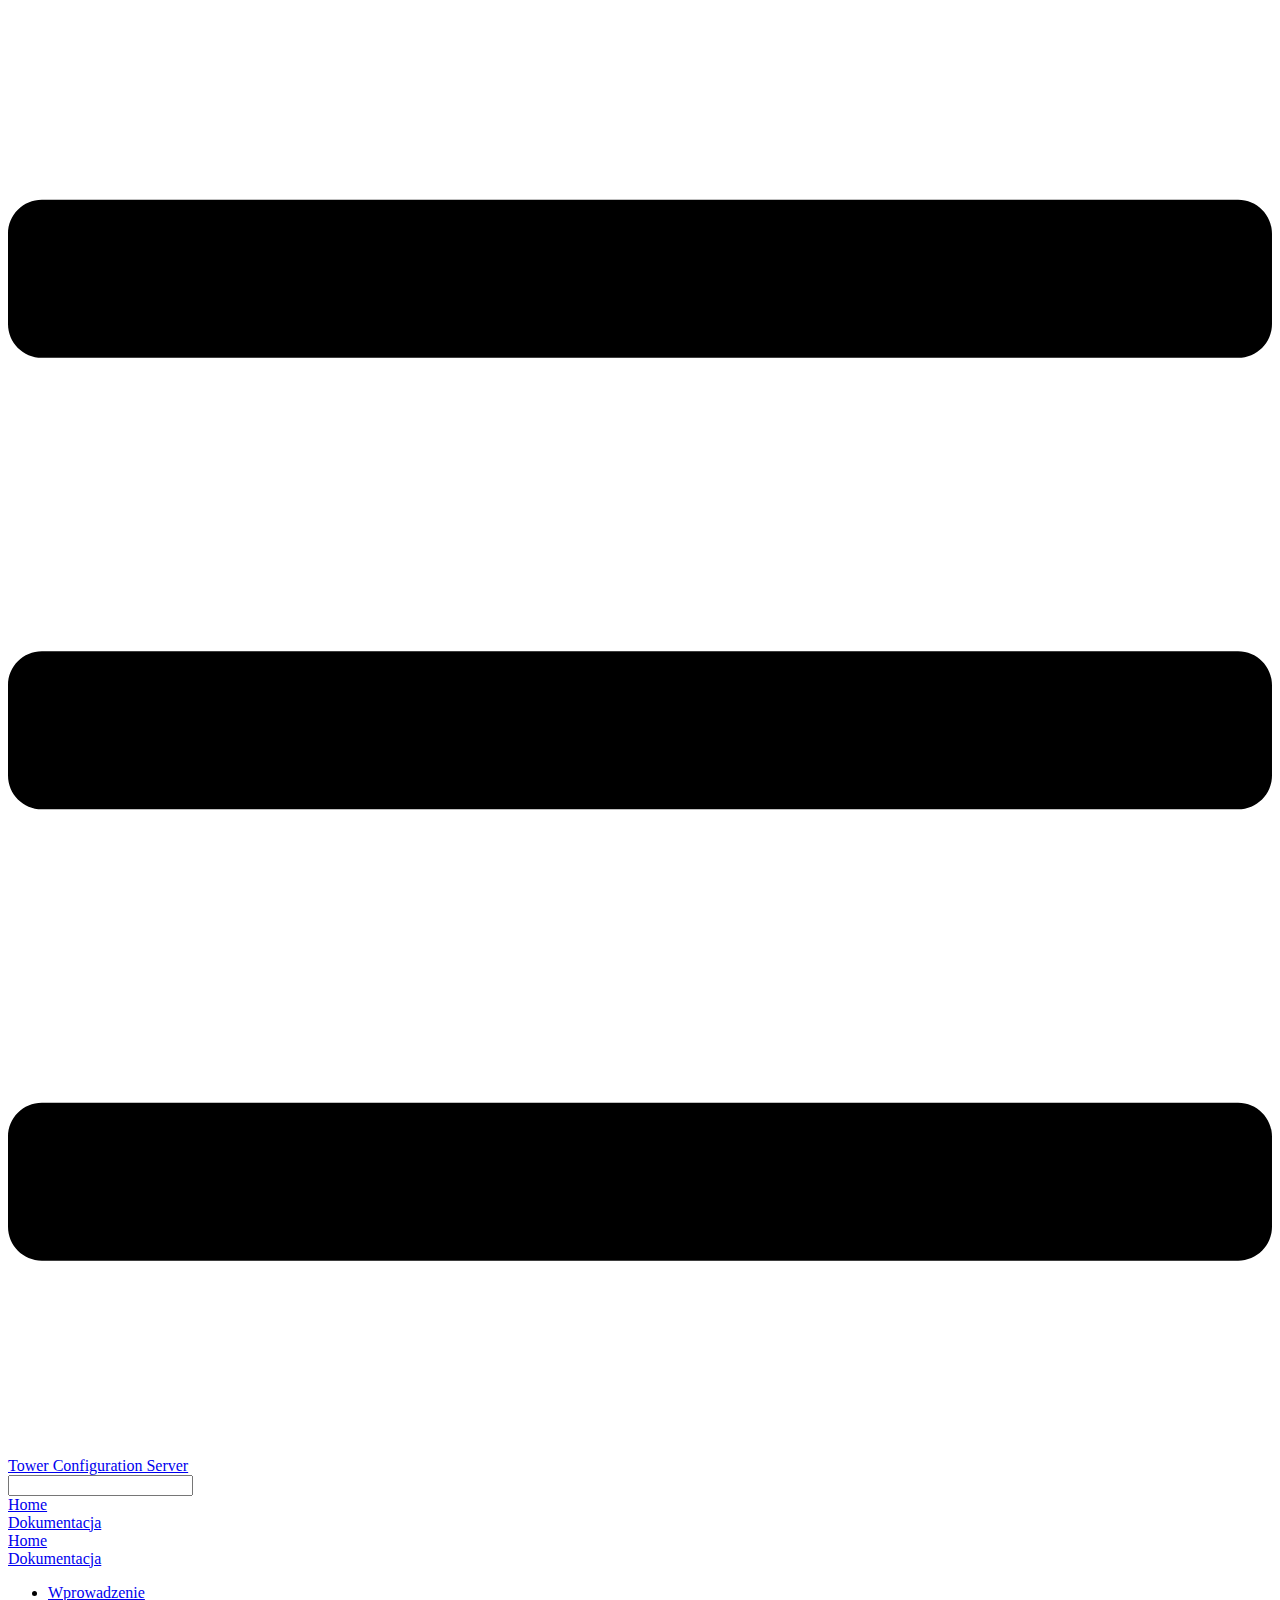
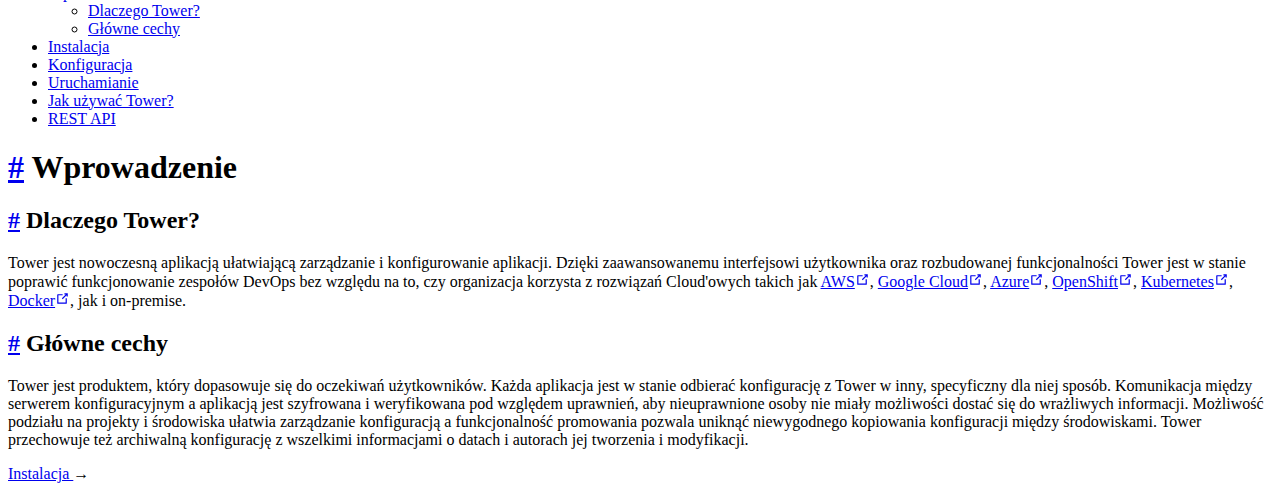
==== commit 4d22c4f3: "update" ====
--- a/docs/index.html
+++ b/docs/index.html
@@ -7,18 +7,18 @@
     <meta name="description" content="Dokumentacja projektu Tower">
     
     
-    <link rel="preload" href="/assets/css/0.styles.e6f1b0f1.css" as="style"><link rel="preload" href="/assets/js/app.7d84eb97.js" as="script"><link rel="preload" href="/assets/js/3.80b95e4f.js" as="script"><link rel="preload" href="/assets/js/2.18bd5217.js" as="script"><link rel="preload" href="/assets/js/7.a31fc277.js" as="script"><link rel="prefetch" href="/assets/js/10.6c170ff0.js"><link rel="prefetch" href="/assets/js/11.07426605.js"><link rel="prefetch" href="/assets/js/12.08354f7a.js"><link rel="prefetch" href="/assets/js/13.60741dd3.js"><link rel="prefetch" href="/assets/js/4.b43821ef.js"><link rel="prefetch" href="/assets/js/5.0a139e0c.js"><link rel="prefetch" href="/assets/js/6.01d7fd2f.js"><link rel="prefetch" href="/assets/js/8.0a4fd147.js"><link rel="prefetch" href="/assets/js/9.a47ddf1f.js">
-    <link rel="stylesheet" href="/assets/css/0.styles.e6f1b0f1.css">
+    <link rel="preload" href="/tower-documentation-site/assets/css/0.styles.f4d77b27.css" as="style"><link rel="preload" href="/tower-documentation-site/assets/js/app.fb81b7ca.js" as="script"><link rel="preload" href="/tower-documentation-site/assets/js/3.80b95e4f.js" as="script"><link rel="preload" href="/tower-documentation-site/assets/js/2.18bd5217.js" as="script"><link rel="preload" href="/tower-documentation-site/assets/js/7.4cfdc510.js" as="script"><link rel="prefetch" href="/tower-documentation-site/assets/js/10.7e657bcb.js"><link rel="prefetch" href="/tower-documentation-site/assets/js/11.07426605.js"><link rel="prefetch" href="/tower-documentation-site/assets/js/12.08354f7a.js"><link rel="prefetch" href="/tower-documentation-site/assets/js/13.60741dd3.js"><link rel="prefetch" href="/tower-documentation-site/assets/js/4.b43821ef.js"><link rel="prefetch" href="/tower-documentation-site/assets/js/5.0a139e0c.js"><link rel="prefetch" href="/tower-documentation-site/assets/js/6.67533746.js"><link rel="prefetch" href="/tower-documentation-site/assets/js/8.a14fdbcb.js"><link rel="prefetch" href="/tower-documentation-site/assets/js/9.a22aab0e.js">
+    <link rel="stylesheet" href="/tower-documentation-site/assets/css/0.styles.f4d77b27.css">
   </head>
   <body>
-    <div id="app" data-server-rendered="true"><div class="theme-container"><header class="navbar"><div class="sidebar-button"><svg xmlns="http://www.w3.org/2000/svg" aria-hidden="true" role="img" viewBox="0 0 448 512" class="icon"><path fill="currentColor" d="M436 124H12c-6.627 0-12-5.373-12-12V80c0-6.627 5.373-12 12-12h424c6.627 0 12 5.373 12 12v32c0 6.627-5.373 12-12 12zm0 160H12c-6.627 0-12-5.373-12-12v-32c0-6.627 5.373-12 12-12h424c6.627 0 12 5.373 12 12v32c0 6.627-5.373 12-12 12zm0 160H12c-6.627 0-12-5.373-12-12v-32c0-6.627 5.373-12 12-12h424c6.627 0 12 5.373 12 12v32c0 6.627-5.373 12-12 12z"></path></svg></div> <a href="/" class="home-link router-link-active"><!----> <span class="site-name">Tower Configuration Server</span></a> <div class="links"><div class="search-box"><input aria-label="Search" autocomplete="off" spellcheck="false" value=""> <!----></div> <nav class="nav-links can-hide"><div class="nav-item"><a href="/" class="nav-link">Home</a></div><div class="nav-item"><a href="/docs/" class="nav-link router-link-exact-active router-link-active">Dokumentacja</a></div> <!----></nav></div></header> <div class="sidebar-mask"></div> <aside class="sidebar"><nav class="nav-links"><div class="nav-item"><a href="/" class="nav-link">Home</a></div><div class="nav-item"><a href="/docs/" class="nav-link router-link-exact-active router-link-active">Dokumentacja</a></div> <!----></nav>  <ul class="sidebar-links"><li><a href="/docs/" class="active sidebar-link">Wprowadzenie</a><ul class="sidebar-sub-headers"><li class="sidebar-sub-header"><a href="/docs/#dlaczego-tower" class="sidebar-link">Dlaczego Tower?</a></li><li class="sidebar-sub-header"><a href="/docs/#glowne-cechy" class="sidebar-link">Główne cechy</a></li></ul></li><li><a href="/docs/instalation.html" class="sidebar-link">Instalacja</a></li><li><a href="/docs/configuration.html" class="sidebar-link">Konfiguracja</a></li><li><a href="/docs/startAndEnvVariables.html" class="sidebar-link">Uruchamianie</a></li><li><a href="/docs/howto.html" class="sidebar-link">Jak używać Tower?</a></li><li><a href="/docs/restAPI.html" class="sidebar-link">REST API</a></li></ul> </aside> <main class="page"> <div class="theme-default-content content__default"><h1 id="wprowadzenie"><a href="#wprowadzenie" aria-hidden="true" class="header-anchor">#</a> Wprowadzenie</h1> <h2 id="dlaczego-tower"><a href="#dlaczego-tower" aria-hidden="true" class="header-anchor">#</a> Dlaczego Tower?</h2> <p>Tower jest nowoczesną aplikacją ułatwiającą zarządzanie i konfigurowanie aplikacji. Dzięki zaawansowanemu interfejsowi użytkownika oraz rozbudowanej funkcjonalności Tower jest w stanie poprawić funkcjonowanie zespołów DevOps bez względu na to, czy organizacja korzysta z rozwiązań Cloud'owych takich jak <a href="https://aws.amazon.com/" target="_blank" rel="noopener noreferrer">AWS<svg xmlns="http://www.w3.org/2000/svg" aria-hidden="true" x="0px" y="0px" viewBox="0 0 100 100" width="15" height="15" class="icon outbound"><path fill="currentColor" d="M18.8,85.1h56l0,0c2.2,0,4-1.8,4-4v-32h-8v28h-48v-48h28v-8h-32l0,0c-2.2,0-4,1.8-4,4v56C14.8,83.3,16.6,85.1,18.8,85.1z"></path> <polygon fill="currentColor" points="45.7,48.7 51.3,54.3 77.2,28.5 77.2,37.2 85.2,37.2 85.2,14.9 62.8,14.9 62.8,22.9 71.5,22.9"></polygon></svg></a>, <a href="https://cloud.google.com/" target="_blank" rel="noopener noreferrer">Google Cloud<svg xmlns="http://www.w3.org/2000/svg" aria-hidden="true" x="0px" y="0px" viewBox="0 0 100 100" width="15" height="15" class="icon outbound"><path fill="currentColor" d="M18.8,85.1h56l0,0c2.2,0,4-1.8,4-4v-32h-8v28h-48v-48h28v-8h-32l0,0c-2.2,0-4,1.8-4,4v56C14.8,83.3,16.6,85.1,18.8,85.1z"></path> <polygon fill="currentColor" points="45.7,48.7 51.3,54.3 77.2,28.5 77.2,37.2 85.2,37.2 85.2,14.9 62.8,14.9 62.8,22.9 71.5,22.9"></polygon></svg></a>, <a href="https://azure.microsoft.com/" target="_blank" rel="noopener noreferrer">Azure<svg xmlns="http://www.w3.org/2000/svg" aria-hidden="true" x="0px" y="0px" viewBox="0 0 100 100" width="15" height="15" class="icon outbound"><path fill="currentColor" d="M18.8,85.1h56l0,0c2.2,0,4-1.8,4-4v-32h-8v28h-48v-48h28v-8h-32l0,0c-2.2,0-4,1.8-4,4v56C14.8,83.3,16.6,85.1,18.8,85.1z"></path> <polygon fill="currentColor" points="45.7,48.7 51.3,54.3 77.2,28.5 77.2,37.2 85.2,37.2 85.2,14.9 62.8,14.9 62.8,22.9 71.5,22.9"></polygon></svg></a>, <a href="https://www.openshift.com/" target="_blank" rel="noopener noreferrer">OpenShift<svg xmlns="http://www.w3.org/2000/svg" aria-hidden="true" x="0px" y="0px" viewBox="0 0 100 100" width="15" height="15" class="icon outbound"><path fill="currentColor" d="M18.8,85.1h56l0,0c2.2,0,4-1.8,4-4v-32h-8v28h-48v-48h28v-8h-32l0,0c-2.2,0-4,1.8-4,4v56C14.8,83.3,16.6,85.1,18.8,85.1z"></path> <polygon fill="currentColor" points="45.7,48.7 51.3,54.3 77.2,28.5 77.2,37.2 85.2,37.2 85.2,14.9 62.8,14.9 62.8,22.9 71.5,22.9"></polygon></svg></a>, <a href="https://kubernetes.io/" target="_blank" rel="noopener noreferrer">Kubernetes<svg xmlns="http://www.w3.org/2000/svg" aria-hidden="true" x="0px" y="0px" viewBox="0 0 100 100" width="15" height="15" class="icon outbound"><path fill="currentColor" d="M18.8,85.1h56l0,0c2.2,0,4-1.8,4-4v-32h-8v28h-48v-48h28v-8h-32l0,0c-2.2,0-4,1.8-4,4v56C14.8,83.3,16.6,85.1,18.8,85.1z"></path> <polygon fill="currentColor" points="45.7,48.7 51.3,54.3 77.2,28.5 77.2,37.2 85.2,37.2 85.2,14.9 62.8,14.9 62.8,22.9 71.5,22.9"></polygon></svg></a>, <a href="https://www.docker.com/" target="_blank" rel="noopener noreferrer">Docker<svg xmlns="http://www.w3.org/2000/svg" aria-hidden="true" x="0px" y="0px" viewBox="0 0 100 100" width="15" height="15" class="icon outbound"><path fill="currentColor" d="M18.8,85.1h56l0,0c2.2,0,4-1.8,4-4v-32h-8v28h-48v-48h28v-8h-32l0,0c-2.2,0-4,1.8-4,4v56C14.8,83.3,16.6,85.1,18.8,85.1z"></path> <polygon fill="currentColor" points="45.7,48.7 51.3,54.3 77.2,28.5 77.2,37.2 85.2,37.2 85.2,14.9 62.8,14.9 62.8,22.9 71.5,22.9"></polygon></svg></a>, jak i on-premise.</p> <h2 id="glowne-cechy"><a href="#glowne-cechy" aria-hidden="true" class="header-anchor">#</a> Główne cechy</h2> <p>Tower jest produktem, który dopasowuje się do oczekiwań użytkowników. Każda aplikacja jest w stanie odbierać konfigurację z Tower w inny, specyficzny dla niej sposób.
+    <div id="app" data-server-rendered="true"><div class="theme-container"><header class="navbar"><div class="sidebar-button"><svg xmlns="http://www.w3.org/2000/svg" aria-hidden="true" role="img" viewBox="0 0 448 512" class="icon"><path fill="currentColor" d="M436 124H12c-6.627 0-12-5.373-12-12V80c0-6.627 5.373-12 12-12h424c6.627 0 12 5.373 12 12v32c0 6.627-5.373 12-12 12zm0 160H12c-6.627 0-12-5.373-12-12v-32c0-6.627 5.373-12 12-12h424c6.627 0 12 5.373 12 12v32c0 6.627-5.373 12-12 12zm0 160H12c-6.627 0-12-5.373-12-12v-32c0-6.627 5.373-12 12-12h424c6.627 0 12 5.373 12 12v32c0 6.627-5.373 12-12 12z"></path></svg></div> <a href="/tower-documentation-site/" class="home-link router-link-active"><!----> <span class="site-name">Tower Configuration Server</span></a> <div class="links"><div class="search-box"><input aria-label="Search" autocomplete="off" spellcheck="false" value=""> <!----></div> <nav class="nav-links can-hide"><div class="nav-item"><a href="/tower-documentation-site/" class="nav-link">Home</a></div><div class="nav-item"><a href="/tower-documentation-site/docs/" class="nav-link router-link-exact-active router-link-active">Dokumentacja</a></div> <!----></nav></div></header> <div class="sidebar-mask"></div> <aside class="sidebar"><nav class="nav-links"><div class="nav-item"><a href="/tower-documentation-site/" class="nav-link">Home</a></div><div class="nav-item"><a href="/tower-documentation-site/docs/" class="nav-link router-link-exact-active router-link-active">Dokumentacja</a></div> <!----></nav>  <ul class="sidebar-links"><li><a href="/tower-documentation-site/docs/" class="active sidebar-link">Wprowadzenie</a><ul class="sidebar-sub-headers"><li class="sidebar-sub-header"><a href="/tower-documentation-site/docs/#dlaczego-tower" class="sidebar-link">Dlaczego Tower?</a></li><li class="sidebar-sub-header"><a href="/tower-documentation-site/docs/#glowne-cechy" class="sidebar-link">Główne cechy</a></li></ul></li><li><a href="/tower-documentation-site/docs/instalation.html" class="sidebar-link">Instalacja</a></li><li><a href="/tower-documentation-site/docs/configuration.html" class="sidebar-link">Konfiguracja</a></li><li><a href="/tower-documentation-site/docs/startAndEnvVariables.html" class="sidebar-link">Uruchamianie</a></li><li><a href="/tower-documentation-site/docs/howto.html" class="sidebar-link">Jak używać Tower?</a></li><li><a href="/tower-documentation-site/docs/restAPI.html" class="sidebar-link">REST API</a></li></ul> </aside> <main class="page"> <div class="theme-default-content content__default"><h1 id="wprowadzenie"><a href="#wprowadzenie" aria-hidden="true" class="header-anchor">#</a> Wprowadzenie</h1> <h2 id="dlaczego-tower"><a href="#dlaczego-tower" aria-hidden="true" class="header-anchor">#</a> Dlaczego Tower?</h2> <p>Tower jest nowoczesną aplikacją ułatwiającą zarządzanie i konfigurowanie aplikacji. Dzięki zaawansowanemu interfejsowi użytkownika oraz rozbudowanej funkcjonalności Tower jest w stanie poprawić funkcjonowanie zespołów DevOps bez względu na to, czy organizacja korzysta z rozwiązań Cloud'owych takich jak <a href="https://aws.amazon.com/" target="_blank" rel="noopener noreferrer">AWS<svg xmlns="http://www.w3.org/2000/svg" aria-hidden="true" x="0px" y="0px" viewBox="0 0 100 100" width="15" height="15" class="icon outbound"><path fill="currentColor" d="M18.8,85.1h56l0,0c2.2,0,4-1.8,4-4v-32h-8v28h-48v-48h28v-8h-32l0,0c-2.2,0-4,1.8-4,4v56C14.8,83.3,16.6,85.1,18.8,85.1z"></path> <polygon fill="currentColor" points="45.7,48.7 51.3,54.3 77.2,28.5 77.2,37.2 85.2,37.2 85.2,14.9 62.8,14.9 62.8,22.9 71.5,22.9"></polygon></svg></a>, <a href="https://cloud.google.com/" target="_blank" rel="noopener noreferrer">Google Cloud<svg xmlns="http://www.w3.org/2000/svg" aria-hidden="true" x="0px" y="0px" viewBox="0 0 100 100" width="15" height="15" class="icon outbound"><path fill="currentColor" d="M18.8,85.1h56l0,0c2.2,0,4-1.8,4-4v-32h-8v28h-48v-48h28v-8h-32l0,0c-2.2,0-4,1.8-4,4v56C14.8,83.3,16.6,85.1,18.8,85.1z"></path> <polygon fill="currentColor" points="45.7,48.7 51.3,54.3 77.2,28.5 77.2,37.2 85.2,37.2 85.2,14.9 62.8,14.9 62.8,22.9 71.5,22.9"></polygon></svg></a>, <a href="https://azure.microsoft.com/" target="_blank" rel="noopener noreferrer">Azure<svg xmlns="http://www.w3.org/2000/svg" aria-hidden="true" x="0px" y="0px" viewBox="0 0 100 100" width="15" height="15" class="icon outbound"><path fill="currentColor" d="M18.8,85.1h56l0,0c2.2,0,4-1.8,4-4v-32h-8v28h-48v-48h28v-8h-32l0,0c-2.2,0-4,1.8-4,4v56C14.8,83.3,16.6,85.1,18.8,85.1z"></path> <polygon fill="currentColor" points="45.7,48.7 51.3,54.3 77.2,28.5 77.2,37.2 85.2,37.2 85.2,14.9 62.8,14.9 62.8,22.9 71.5,22.9"></polygon></svg></a>, <a href="https://www.openshift.com/" target="_blank" rel="noopener noreferrer">OpenShift<svg xmlns="http://www.w3.org/2000/svg" aria-hidden="true" x="0px" y="0px" viewBox="0 0 100 100" width="15" height="15" class="icon outbound"><path fill="currentColor" d="M18.8,85.1h56l0,0c2.2,0,4-1.8,4-4v-32h-8v28h-48v-48h28v-8h-32l0,0c-2.2,0-4,1.8-4,4v56C14.8,83.3,16.6,85.1,18.8,85.1z"></path> <polygon fill="currentColor" points="45.7,48.7 51.3,54.3 77.2,28.5 77.2,37.2 85.2,37.2 85.2,14.9 62.8,14.9 62.8,22.9 71.5,22.9"></polygon></svg></a>, <a href="https://kubernetes.io/" target="_blank" rel="noopener noreferrer">Kubernetes<svg xmlns="http://www.w3.org/2000/svg" aria-hidden="true" x="0px" y="0px" viewBox="0 0 100 100" width="15" height="15" class="icon outbound"><path fill="currentColor" d="M18.8,85.1h56l0,0c2.2,0,4-1.8,4-4v-32h-8v28h-48v-48h28v-8h-32l0,0c-2.2,0-4,1.8-4,4v56C14.8,83.3,16.6,85.1,18.8,85.1z"></path> <polygon fill="currentColor" points="45.7,48.7 51.3,54.3 77.2,28.5 77.2,37.2 85.2,37.2 85.2,14.9 62.8,14.9 62.8,22.9 71.5,22.9"></polygon></svg></a>, <a href="https://www.docker.com/" target="_blank" rel="noopener noreferrer">Docker<svg xmlns="http://www.w3.org/2000/svg" aria-hidden="true" x="0px" y="0px" viewBox="0 0 100 100" width="15" height="15" class="icon outbound"><path fill="currentColor" d="M18.8,85.1h56l0,0c2.2,0,4-1.8,4-4v-32h-8v28h-48v-48h28v-8h-32l0,0c-2.2,0-4,1.8-4,4v56C14.8,83.3,16.6,85.1,18.8,85.1z"></path> <polygon fill="currentColor" points="45.7,48.7 51.3,54.3 77.2,28.5 77.2,37.2 85.2,37.2 85.2,14.9 62.8,14.9 62.8,22.9 71.5,22.9"></polygon></svg></a>, jak i on-premise.</p> <h2 id="glowne-cechy"><a href="#glowne-cechy" aria-hidden="true" class="header-anchor">#</a> Główne cechy</h2> <p>Tower jest produktem, który dopasowuje się do oczekiwań użytkowników. Każda aplikacja jest w stanie odbierać konfigurację z Tower w inny, specyficzny dla niej sposób.
 Komunikacja między serwerem konfiguracyjnym a aplikacją jest szyfrowana i weryfikowana pod względem uprawnień, aby nieuprawnione osoby nie miały możliwości dostać się do wrażliwych informacji.
 Możliwość podziału na projekty i środowiska ułatwia zarządzanie konfiguracją a funkcjonalność promowania pozwala uniknąć niewygodnego kopiowania konfiguracji między środowiskami.
-Tower przechowuje też archiwalną konfigurację z wszelkimi informacjami o datach i autorach jej tworzenia i modyfikacji.</p></div> <footer class="page-edit"><!----> <!----></footer> <div class="page-nav"><p class="inner"><!----> <span class="next"><a href="/docs/instalation.html">
+Tower przechowuje też archiwalną konfigurację z wszelkimi informacjami o datach i autorach jej tworzenia i modyfikacji.</p></div> <footer class="page-edit"><!----> <!----></footer> <div class="page-nav"><p class="inner"><!----> <span class="next"><a href="/tower-documentation-site/docs/instalation.html">
           Instalacja
         </a>
         →
       </span></p></div> </main></div><div class="global-ui"></div></div>
-    <script src="/assets/js/app.7d84eb97.js" defer></script><script src="/assets/js/3.80b95e4f.js" defer></script><script src="/assets/js/2.18bd5217.js" defer></script><script src="/assets/js/7.a31fc277.js" defer></script>
+    <script src="/tower-documentation-site/assets/js/app.fb81b7ca.js" defer></script><script src="/tower-documentation-site/assets/js/3.80b95e4f.js" defer></script><script src="/tower-documentation-site/assets/js/2.18bd5217.js" defer></script><script src="/tower-documentation-site/assets/js/7.4cfdc510.js" defer></script>
   </body>
 </html>
